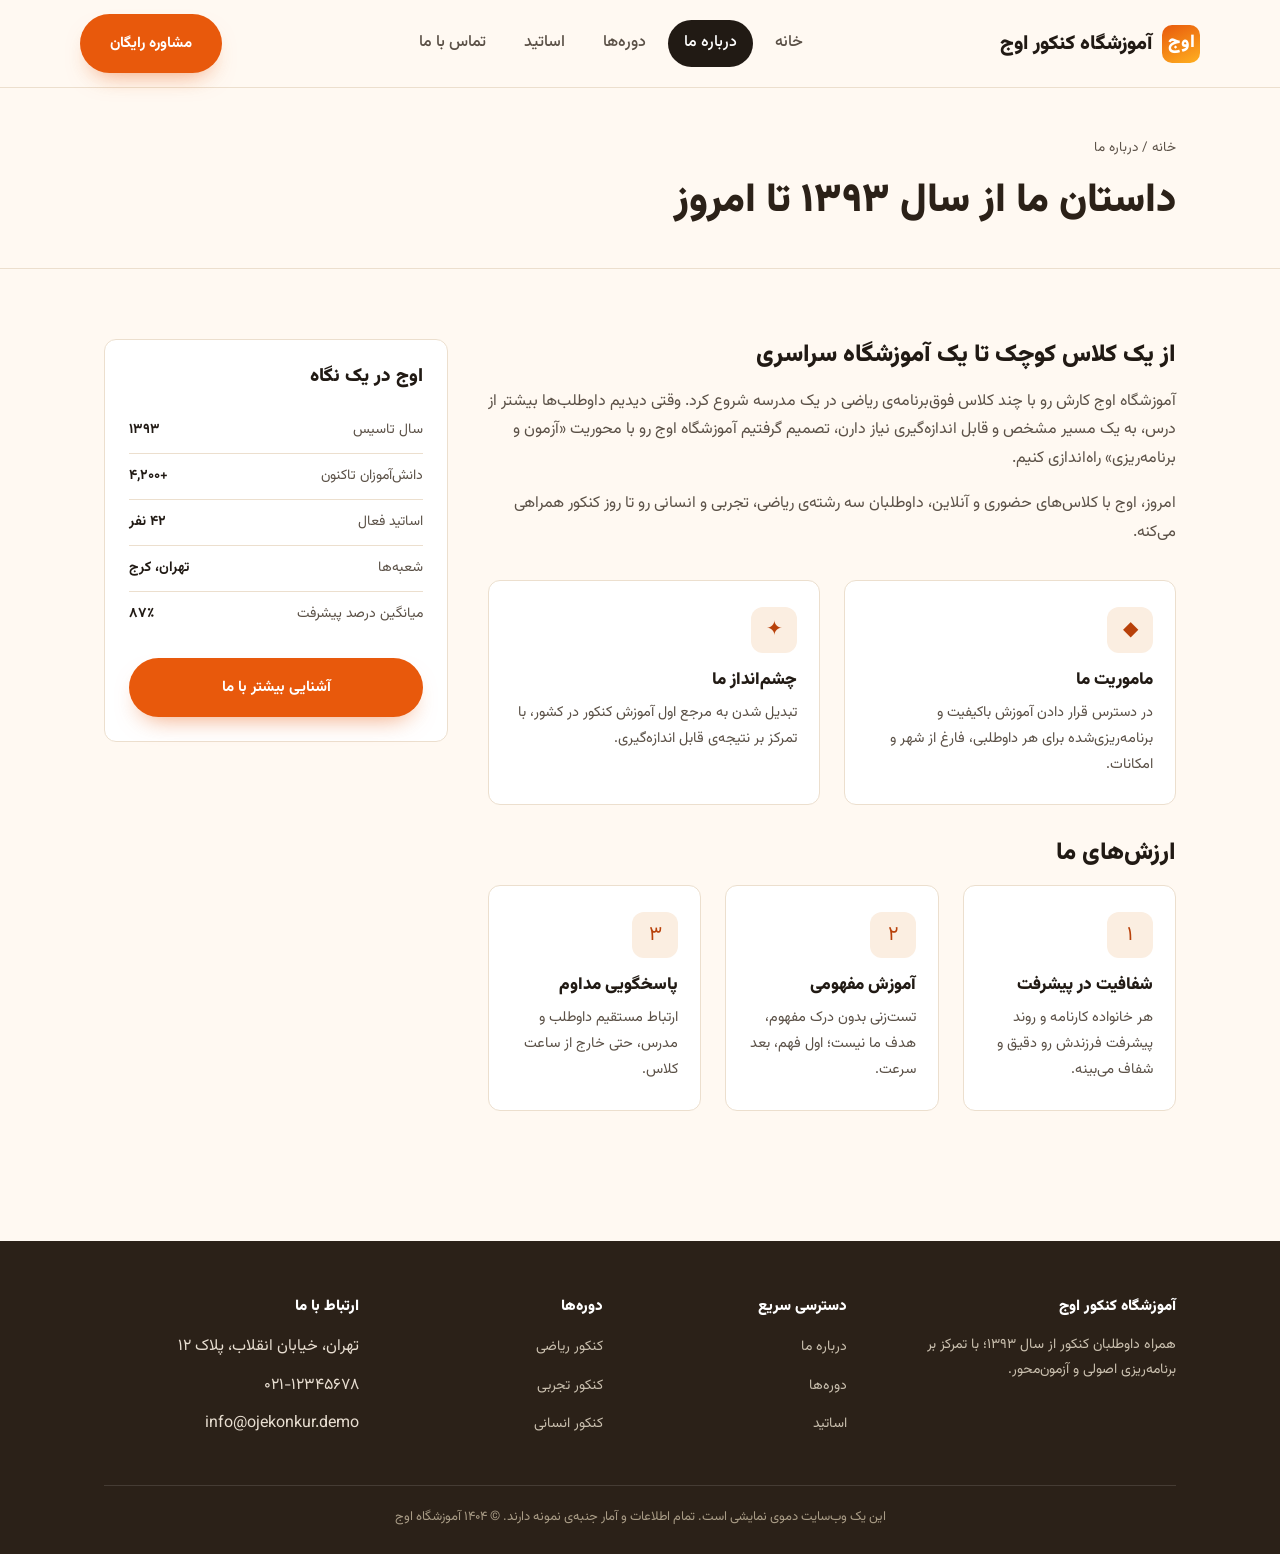
==== about_us.html @ d1c36f89 "Ready" ====
<!DOCTYPE html>
<html lang="fa" dir="rtl">
<head>
<meta charset="UTF-8">
<meta name="viewport" content="width=device-width, initial-scale=1.0">
<title>درباره ما | آموزشگاه کنکور اوج</title>
<link rel="preconnect" href="https://fonts.googleapis.com">
<link rel="preconnect" href="https://fonts.gstatic.com" crossorigin>
<link href="https://fonts.googleapis.com/css2?family=Vazirmatn:wght@400;500;700;900&display=swap" rel="stylesheet">
<link rel="stylesheet" href="static/css/style.css">
</head>
<body data-page="about">

<header class="site-header">
  <div class="container nav">
    <a href="index.html" class="brand"><span class="brand-mark">اوج</span> آموزشگاه کنکور اوج</a>
    <nav class="nav-links">
      <a href="index.html" data-nav="home">خانه</a>
      <a href="about_us.html" data-nav="about">درباره ما</a>
      <a href="courses.html" data-nav="courses">دوره‌ها</a>
      <a href="teachers.html" data-nav="teachers">اساتید</a>
      <a href="contact_us.html" data-nav="contact">تماس با ما</a>
    </nav>
    <div class="nav-cta">
      <a href="contact_us.html" class="btn btn-primary">مشاوره رایگان</a>
      <button class="nav-toggle" aria-label="باز کردن منو"><span></span></button>
    </div>
  </div>
</header>

<section class="page-hero">
  <div class="container">
    <div class="breadcrumb"><a href="index.html">خانه</a> / درباره ما</div>
    <h1>داستان ما از سال ۱۳۹۳ تا امروز</h1>
  </div>
</section>

<section class="section">
  <div class="container detail-grid">
    <div>
      <h2 style="margin-bottom:16px;">از یک کلاس کوچک تا یک آموزشگاه سراسری</h2>
      <p style="color:var(--ink-soft);margin-bottom:16px;">آموزشگاه اوج کارش رو با چند کلاس فوق‌برنامه‌ی ریاضی در یک مدرسه شروع کرد. وقتی دیدیم داوطلب‌ها بیشتر از درس، به یک مسیر مشخص و قابل اندازه‌گیری نیاز دارن، تصمیم گرفتیم آموزشگاه اوج رو با محوریت «آزمون و برنامه‌ریزی» راه‌اندازی کنیم.</p>
      <p style="color:var(--ink-soft);margin-bottom:32px;">امروز، اوج با کلاس‌های حضوری و آنلاین، داوطلبان سه رشته‌ی ریاضی، تجربی و انسانی رو تا روز کنکور همراهی می‌کنه.</p>

      <div class="grid-2" style="margin-bottom:32px;">
        <div class="feature-card">
          <div class="feature-icon">◆</div>
          <h3>ماموریت ما</h3>
          <p>در دسترس قرار دادن آموزش باکیفیت و برنامه‌ریزی‌شده برای هر داوطلبی، فارغ از شهر و امکانات.</p>
        </div>
        <div class="feature-card">
          <div class="feature-icon">✦</div>
          <h3>چشم‌انداز ما</h3>
          <p>تبدیل شدن به مرجع اول آموزش کنکور در کشور، با تمرکز بر نتیجه‌ی قابل اندازه‌گیری.</p>
        </div>
      </div>

      <h2 style="margin-bottom:16px;">ارزش‌های ما</h2>
      <div class="grid-3">
        <div class="feature-card">
          <div class="feature-icon">۱</div>
          <h3>شفافیت در پیشرفت</h3>
          <p>هر خانواده کارنامه و روند پیشرفت فرزندش رو دقیق و شفاف می‌بینه.</p>
        </div>
        <div class="feature-card">
          <div class="feature-icon">۲</div>
          <h3>آموزش مفهومی</h3>
          <p>تست‌زنی بدون درک مفهوم، هدف ما نیست؛ اول فهم، بعد سرعت.</p>
        </div>
        <div class="feature-card">
          <div class="feature-icon">۳</div>
          <h3>پاسخگویی مداوم</h3>
          <p>ارتباط مستقیم داوطلب و مدرس، حتی خارج از ساعت کلاس.</p>
        </div>
      </div>
    </div>

    <aside class="sidebar-card">
      <h3 style="margin-bottom:18px;">اوج در یک نگاه</h3>
      <ul class="sidebar-list">
        <li><span>سال تاسیس</span><b>۱۳۹۳</b></li>
        <li><span>دانش‌آموزان تاکنون</span><b>+۴,۲۰۰</b></li>
        <li><span>اساتید فعال</span><b>۴۲ نفر</b></li>
        <li><span>شعبه‌ها</span><b>تهران، کرج</b></li>
        <li><span>میانگین درصد پیشرفت</span><b>۸۷٪</b></li>
      </ul>
      <a href="contact_us.html" class="btn btn-primary btn-block" style="margin-top:20px;">آشنایی بیشتر با ما</a>
    </aside>
  </div>
</section>

<footer class="site-footer">
  <div class="container">
    <div class="footer-grid">
      <div>
        <h4>آموزشگاه کنکور اوج</h4>
        <p>همراه داوطلبان کنکور از سال ۱۳۹۳؛ با تمرکز بر برنامه‌ریزی اصولی و آزمون‌محور.</p>
      </div>
      <div>
        <h4>دسترسی سریع</h4>
        <ul>
          <li><a href="about_us.html">درباره ما</a></li>
          <li><a href="courses.html">دوره‌ها</a></li>
          <li><a href="teachers.html">اساتید</a></li>
        </ul>
      </div>
      <div>
        <h4>دوره‌ها</h4>
        <ul>
          <li><a href="courses.html">کنکور ریاضی</a></li>
          <li><a href="courses.html">کنکور تجربی</a></li>
          <li><a href="courses.html">کنکور انسانی</a></li>
        </ul>
      </div>
      <div>
        <h4>ارتباط با ما</h4>
        <ul>
          <li>تهران، خیابان انقلاب، پلاک ۱۲</li>
          <li>۰۲۱-۱۲۳۴۵۶۷۸</li>
          <li>info@ojekonkur.demo</li>
        </ul>
      </div>
    </div>
    <div class="footer-bottom">این یک وب‌سایت دموی نمایشی است. تمام اطلاعات و آمار جنبه‌ی نمونه دارند. © ۱۴۰۴ آموزشگاه اوج</div>
  </div>
</footer>

<script src="static/js/main.js"></script>
</body>
</html>
---- static/css/style.css ----
/* ===================================================================
   آموزشگاه کنکور اوج — استایل اصلی
   =================================================================== */

:root{
  --ink:#211a14;
  --ink-soft:#5b5147;
  --paper:#fff9f2;
  --paper-alt:#fbeee1;
  --line:#ecdfce;

  --orange:#e8590c;
  --orange-deep:#b8410a;
  --amber:#ffb020;
  --brown:#2b2118;

  --success:#2f7d5a;

  --radius-s:6px;
  --radius-m:12px;
  --radius-l:22px;

  --shadow:0 18px 40px -22px rgba(43,33,24,.35);
  --container:1120px;
}

@media (prefers-reduced-motion: reduce){
  *{animation-duration:0.001ms !important; transition-duration:0.001ms !important;}
}

*,*::before,*::after{box-sizing:border-box;}
html{scroll-behavior:smooth;}
body{
  margin:0;
  font-family:"Vazirmatn", Tahoma, sans-serif;
  background:var(--paper);
  color:var(--ink);
  line-height:1.8;
  -webkit-font-smoothing:antialiased;
}
img{max-width:100%;display:block;}
a{color:inherit;text-decoration:none;}
ul{margin:0;padding:0;list-style:none;}
h1,h2,h3,h4{margin:0;font-weight:900;line-height:1.35;}
p{margin:0;}
button{font-family:inherit;}

.container{max-width:var(--container);margin:0 auto;padding:0 24px;}

:focus-visible{outline:3px solid var(--orange-deep);outline-offset:2px;}

/* ---------- Buttons ---------- */
.btn{
  display:inline-flex;align-items:center;justify-content:center;gap:8px;
  padding:14px 28px;border-radius:999px;font-weight:700;font-size:15px;
  border:2px solid transparent;cursor:pointer;transition:transform .15s ease, box-shadow .15s ease;
  white-space:nowrap;
}
.btn:active{transform:scale(.97);}
.btn-primary{background:var(--orange);color:#fff;box-shadow:0 12px 24px -12px rgba(232,89,12,.6);}
.btn-primary:hover{background:var(--orange-deep);}
.btn-ghost{background:transparent;border-color:var(--brown);color:var(--brown);}
.btn-ghost:hover{background:var(--brown);color:#fff;}
.btn-light{background:#fff;color:var(--orange-deep);}
.btn-block{width:100%;}

/* ---------- Header ---------- */
.site-header{
  position:sticky;top:0;z-index:50;
  background:rgba(255,249,242,.92);
  backdrop-filter:blur(8px);
  border-bottom:1px solid var(--line);
}
.nav{display:flex;align-items:center;justify-content:space-between;padding:14px 0;}
.brand{display:flex;align-items:center;gap:10px;font-weight:900;font-size:20px;}
.brand-mark{
  width:38px;height:38px;border-radius:10px;
  background:linear-gradient(155deg, var(--orange), var(--amber));
  display:flex;align-items:center;justify-content:center;color:#fff;font-size:18px;flex:none;
}
.nav-links{display:flex;align-items:center;gap:6px;}
.nav-links a{
  padding:9px 16px;border-radius:999px;font-weight:500;color:var(--ink-soft);
  transition:background .15s ease, color .15s ease;
}
.nav-links a:hover{background:var(--paper-alt);color:var(--ink);}
.nav-links a.active{background:var(--ink);color:#fff;}
.nav-cta{display:flex;align-items:center;gap:10px;}
.nav-toggle{
  display:none;width:44px;height:44px;border-radius:10px;border:1px solid var(--line);
  background:#fff;align-items:center;justify-content:center;cursor:pointer;flex:none;
}
.nav-toggle span,.nav-toggle span::before,.nav-toggle span::after{
  content:"";display:block;width:20px;height:2px;background:var(--ink);position:relative;
  transition:transform .2s ease;
}
.nav-toggle span::before{position:absolute;top:-6px;}
.nav-toggle span::after{position:absolute;top:6px;}

@media (max-width:860px){
  .nav-links{
    position:fixed;inset:70px 16px auto 16px;background:#fff;border:1px solid var(--line);
    border-radius:var(--radius-m);flex-direction:column;align-items:stretch;padding:10px;
    box-shadow:var(--shadow);display:none;gap:2px;
  }
  .nav-links.open{display:flex;}
  .nav-links a{padding:12px 14px;}
  .nav-toggle{display:flex;}
  .nav-cta .btn{display:none;}
}

/* ---------- Hero ---------- */
.hero{padding:64px 0 56px;position:relative;overflow:hidden;}
.hero-grid{display:grid;grid-template-columns:1.1fr .9fr;gap:48px;align-items:center;}
.eyebrow-tag{
  display:inline-flex;align-items:center;gap:8px;padding:7px 16px;border-radius:999px;
  background:var(--paper-alt);color:var(--orange-deep);font-weight:700;font-size:13.5px;
  border:1px solid #f2d9bd;
}
.hero h1{font-size:clamp(32px,4.2vw,52px);margin:18px 0 20px;color:var(--brown);}
.hero p.lead{font-size:18px;color:var(--ink-soft);max-width:52ch;margin-bottom:30px;}
.hero-actions{display:flex;gap:14px;flex-wrap:wrap;margin-bottom:36px;}

.stat-row{display:flex;gap:0;border-top:1px solid var(--line);padding-top:22px;}
.stat{flex:1;padding-inline-end:18px;border-inline-end:1px solid var(--line);}
.stat:last-child{border-inline-end:none;}
.stat b{display:block;font-size:26px;color:var(--orange-deep);font-weight:900;}
.stat span{font-size:13px;color:var(--ink-soft);}

.hero-visual{position:relative;height:100%;min-height:320px;}
.track-card{
  background:var(--brown);color:#fff;border-radius:var(--radius-l);
  padding:30px;position:relative;overflow:hidden;box-shadow:var(--shadow);
}
.track-card h3{font-size:18px;margin-bottom:18px;color:#ffe6c2;}
.track-item{display:flex;align-items:center;gap:12px;padding:10px 0;border-top:1px solid rgba(255,255,255,.12);}
.track-item:first-of-type{border-top:none;}
.track-dot{
  width:26px;height:26px;border-radius:50%;background:var(--orange);flex:none;
  display:flex;align-items:center;justify-content:center;font-size:13px;font-weight:900;
}
.track-item.done .track-dot{background:var(--success);}
.track-item span{font-size:14.5px;color:#f2e9dd;}
.track-badge{
  position:absolute;top:-18px;left:-18px;background:var(--amber);color:var(--brown);
  padding:10px 16px;border-radius:var(--radius-m);font-weight:900;font-size:14px;
  transform:rotate(-6deg);box-shadow:0 10px 20px -8px rgba(0,0,0,.4);
}

@media (max-width:900px){
  .hero-grid{grid-template-columns:1fr;}
  .stat-row{flex-wrap:wrap;gap:16px;}
  .stat{flex:1 1 40%;border-inline-end:none;}
}

/* ---------- Section basics ---------- */
.section{padding:70px 0;}
.section-alt{background:var(--paper-alt);}
.section-head{max-width:640px;margin-bottom:40px;}
.section-head h2{font-size:clamp(24px,3vw,34px);color:var(--brown);margin-bottom:12px;}
.section-head p{color:var(--ink-soft);font-size:16px;}

/* ---------- Feature grid ---------- */
.grid-4{display:grid;grid-template-columns:repeat(4,1fr);gap:20px;}
.grid-3{display:grid;grid-template-columns:repeat(3,1fr);gap:24px;}
.grid-2{display:grid;grid-template-columns:repeat(2,1fr);gap:24px;}
@media (max-width:900px){.grid-4{grid-template-columns:repeat(2,1fr);} .grid-3{grid-template-columns:1fr;} .grid-2{grid-template-columns:1fr;}}
@media (max-width:560px){.grid-4{grid-template-columns:1fr;}}

.feature-card{
  background:#fff;border:1px solid var(--line);border-radius:var(--radius-m);padding:26px 22px;
}
.feature-icon{
  width:46px;height:46px;border-radius:12px;background:var(--paper-alt);color:var(--orange-deep);
  display:flex;align-items:center;justify-content:center;margin-bottom:16px;font-size:20px;
}
.feature-card h3{font-size:17px;margin-bottom:8px;}
.feature-card p{color:var(--ink-soft);font-size:14.5px;}

/* ---------- Steps (legit sequence) ---------- */
.steps{display:grid;grid-template-columns:repeat(5,1fr);gap:0;position:relative;}
.step{position:relative;padding:0 14px;text-align:center;}
.step-num{
  width:44px;height:44px;border-radius:50%;background:var(--brown);color:#fff;font-weight:900;
  display:flex;align-items:center;justify-content:center;margin:0 auto 14px;position:relative;z-index:2;
}
.steps::before{
  content:"";position:absolute;top:22px;right:10%;left:10%;height:2px;background:var(--line);z-index:1;
}
.step h4{font-size:15px;margin-bottom:6px;}
.step p{font-size:13.5px;color:var(--ink-soft);}
@media (max-width:900px){
  .steps{grid-template-columns:1fr;gap:26px;}
  .steps::before{display:none;}
}

/* ---------- Course cards ---------- */
.course-card{
  background:#fff;border:1px solid var(--line);border-radius:var(--radius-m);overflow:hidden;
  display:flex;flex-direction:column;transition:box-shadow .15s ease, transform .15s ease;
}
.course-card:hover{box-shadow:var(--shadow);transform:translateY(-3px);}
.course-top{
  padding:22px 22px 0;display:flex;align-items:center;justify-content:space-between;
}
.course-tag{
  background:var(--paper-alt);color:var(--orange-deep);font-size:12.5px;font-weight:700;
  padding:5px 12px;border-radius:999px;
}
.course-level{font-size:12.5px;color:var(--ink-soft);}
.course-card h3{padding:16px 22px 0;font-size:18px;}
.course-card p.desc{padding:10px 22px 0;color:var(--ink-soft);font-size:14px;}
.course-meta{
  display:flex;gap:16px;padding:16px 22px;margin-top:auto;font-size:13px;color:var(--ink-soft);
  border-top:1px solid var(--line);margin-top:18px;
}
.course-foot{
  display:flex;align-items:center;justify-content:space-between;padding:16px 22px 22px;
}
.price{font-weight:900;color:var(--brown);font-size:16px;}
.price small{font-weight:500;color:var(--ink-soft);font-size:12px;}

/* Filter tabs */
.tabs{display:flex;gap:10px;margin-bottom:32px;flex-wrap:wrap;}
.tab-btn{
  padding:10px 20px;border-radius:999px;border:1px solid var(--line);background:#fff;
  font-weight:700;font-size:14px;cursor:pointer;color:var(--ink-soft);
}
.tab-btn.active{background:var(--brown);color:#fff;border-color:var(--brown);}

/* ---------- Testimonials ---------- */
.quote-card{background:#fff;border:1px solid var(--line);border-radius:var(--radius-m);padding:26px;}
.quote-card p{font-size:15px;color:var(--ink-soft);margin-bottom:18px;}
.quote-who{display:flex;align-items:center;gap:12px;}
.avatar-init{
  width:42px;height:42px;border-radius:50%;background:var(--brown);color:#fff;
  display:flex;align-items:center;justify-content:center;font-weight:900;flex:none;
}
.quote-who b{display:block;font-size:14.5px;}
.quote-who span{font-size:12.5px;color:var(--ink-soft);}

/* ---------- CTA banner ---------- */
.cta-banner{
  background:linear-gradient(120deg, var(--orange-deep), var(--orange));
  border-radius:var(--radius-l);padding:48px;color:#fff;
  display:flex;align-items:center;justify-content:space-between;gap:24px;flex-wrap:wrap;
}
.cta-banner h2{font-size:clamp(22px,2.8vw,30px);margin-bottom:8px;}
.cta-banner p{color:#ffe9d2;}

/* ---------- Teacher cards ---------- */
.teacher-card{background:#fff;border:1px solid var(--line);border-radius:var(--radius-m);padding:26px;text-align:center;}
.avatar-lg{
  width:76px;height:76px;border-radius:50%;background:var(--paper-alt);color:var(--orange-deep);
  display:flex;align-items:center;justify-content:center;font-weight:900;font-size:24px;margin:0 auto 16px;
}
.teacher-card h3{font-size:17px;}
.teacher-card .role{color:var(--orange-deep);font-size:13.5px;font-weight:700;margin:6px 0 12px;}
.teacher-card p.bio{color:var(--ink-soft);font-size:13.5px;}

/* ---------- Page header (inner pages) ---------- */
.page-hero{padding:48px 0 40px;border-bottom:1px solid var(--line);}
.page-hero h1{font-size:clamp(26px,3.4vw,40px);color:var(--brown);}
.breadcrumb{font-size:13.5px;color:var(--ink-soft);margin-bottom:14px;}
.breadcrumb a:hover{color:var(--orange-deep);}

/* ---------- Forms ---------- */
.form-card{background:#fff;border:1px solid var(--line);border-radius:var(--radius-l);padding:32px;}
.field{margin-bottom:18px;}
.field label{display:block;font-size:14px;font-weight:700;margin-bottom:8px;}
.field input, .field textarea, .field select{
  width:100%;padding:13px 14px;border-radius:var(--radius-s);border:1px solid var(--line);
  font-family:inherit;font-size:14.5px;background:var(--paper);color:var(--ink);
}
.field input:focus, .field textarea:focus{outline:none;border-color:var(--orange);}
.field-error{border-color:#c94b2c !important;}
.error-msg{color:#c94b2c;font-size:12.5px;margin-top:6px;display:none;}
.field.invalid .error-msg{display:block;}
.form-note{font-size:13px;color:var(--ink-soft);margin-top:10px;}
.form-success{
  display:none;background:#eaf5ee;border:1px solid #bfe3cd;color:var(--success);
  padding:14px 18px;border-radius:var(--radius-s);font-size:14.5px;margin-bottom:18px;font-weight:700;
}
.form-success.show{display:block;}

.contact-info-card{background:#fff;border:1px solid var(--line);border-radius:var(--radius-m);padding:20px 22px;display:flex;gap:14px;align-items:flex-start;margin-bottom:16px;}
.contact-info-card .feature-icon{margin-bottom:0;}
.map-frame{border-radius:var(--radius-m);overflow:hidden;border:1px solid var(--line);height:260px;}
.map-frame iframe{width:100%;height:100%;border:0;}

/* ---------- Detail page ---------- */
.detail-grid{display:grid;grid-template-columns:2fr 1fr;gap:40px;align-items:start;}
@media (max-width:900px){.detail-grid{grid-template-columns:1fr;}}
.curriculum-item{
  display:flex;gap:14px;padding:16px 0;border-top:1px solid var(--line);
}
.curriculum-item:first-child{border-top:none;}
.curriculum-num{
  width:30px;height:30px;border-radius:50%;background:var(--paper-alt);color:var(--orange-deep);
  display:flex;align-items:center;justify-content:center;font-weight:900;font-size:13px;flex:none;
}
.sidebar-card{background:#fff;border:1px solid var(--line);border-radius:var(--radius-m);padding:24px;position:sticky;top:90px;}
.sidebar-price{font-size:28px;font-weight:900;color:var(--brown);margin-bottom:4px;}
.sidebar-list li{display:flex;justify-content:space-between;padding:10px 0;border-top:1px solid var(--line);font-size:14px;color:var(--ink-soft);}
.sidebar-list li:first-child{border-top:none;}
.sidebar-list b{color:var(--ink);}

/* ---------- Footer ---------- */
.site-footer{background:var(--brown);color:#e8ded1;padding:56px 0 24px;margin-top:60px;}
.footer-grid{display:grid;grid-template-columns:1.4fr 1fr 1fr 1.2fr;gap:32px;padding-bottom:36px;}
.footer-grid h4{color:#fff;font-size:15px;margin-bottom:16px;}
.footer-grid p{color:#c9bfae;font-size:14px;}
.footer-grid ul li{margin-bottom:10px;}
.footer-grid a{color:#c9bfae;font-size:14px;}
.footer-grid a:hover{color:var(--amber);}
.footer-bottom{border-top:1px solid rgba(255,255,255,.12);padding-top:20px;text-align:center;font-size:13px;color:#a99c86;}
@media (max-width:860px){.footer-grid{grid-template-columns:1fr 1fr;}}
@media (max-width:560px){.footer-grid{grid-template-columns:1fr;}}

/* ---------- Utilities ---------- */
.text-center{text-align:center;}
.mt-0{margin-top:0;}
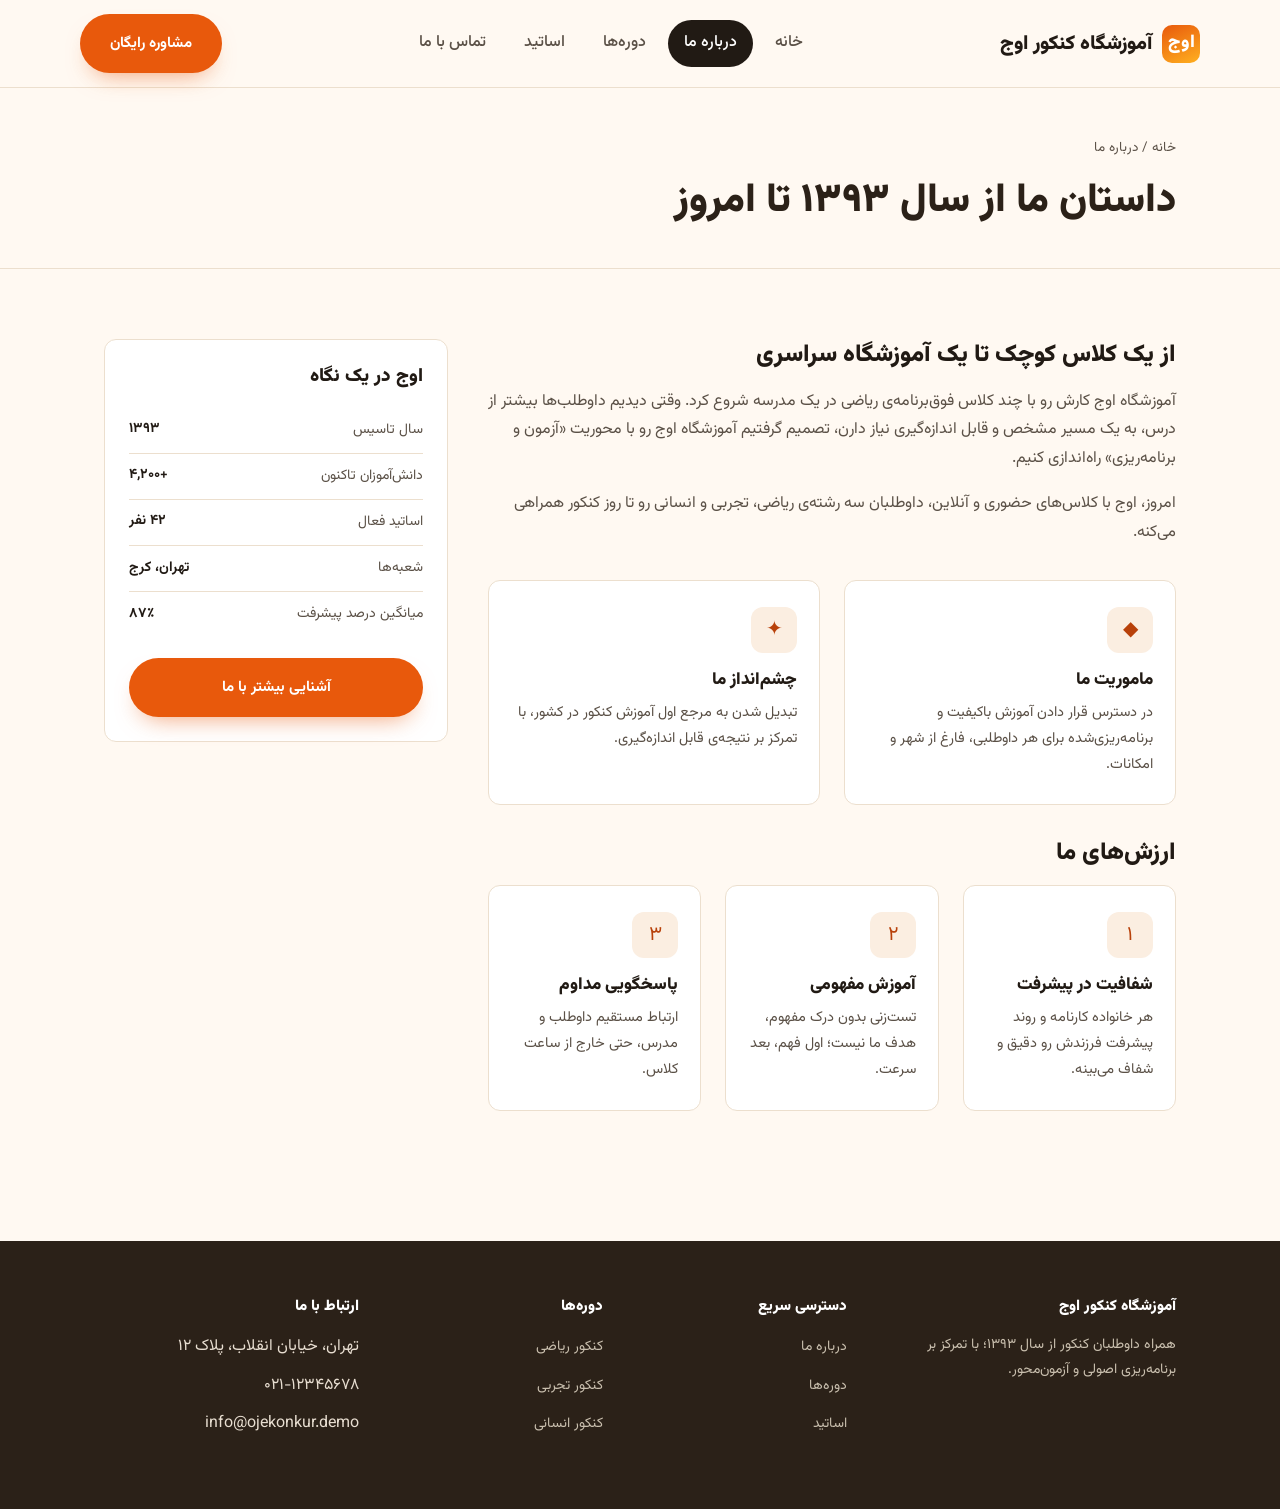
==== commit 48fd625b: "Fix the bugs." ====
--- a/about_us.html
+++ b/about_us.html
@@ -121,7 +121,6 @@
         </ul>
       </div>
     </div>
-    <div class="footer-bottom">این یک وب‌سایت دموی نمایشی است. تمام اطلاعات و آمار جنبه‌ی نمونه دارند. © ۱۴۰۴ آموزشگاه اوج</div>
   </div>
 </footer>
 
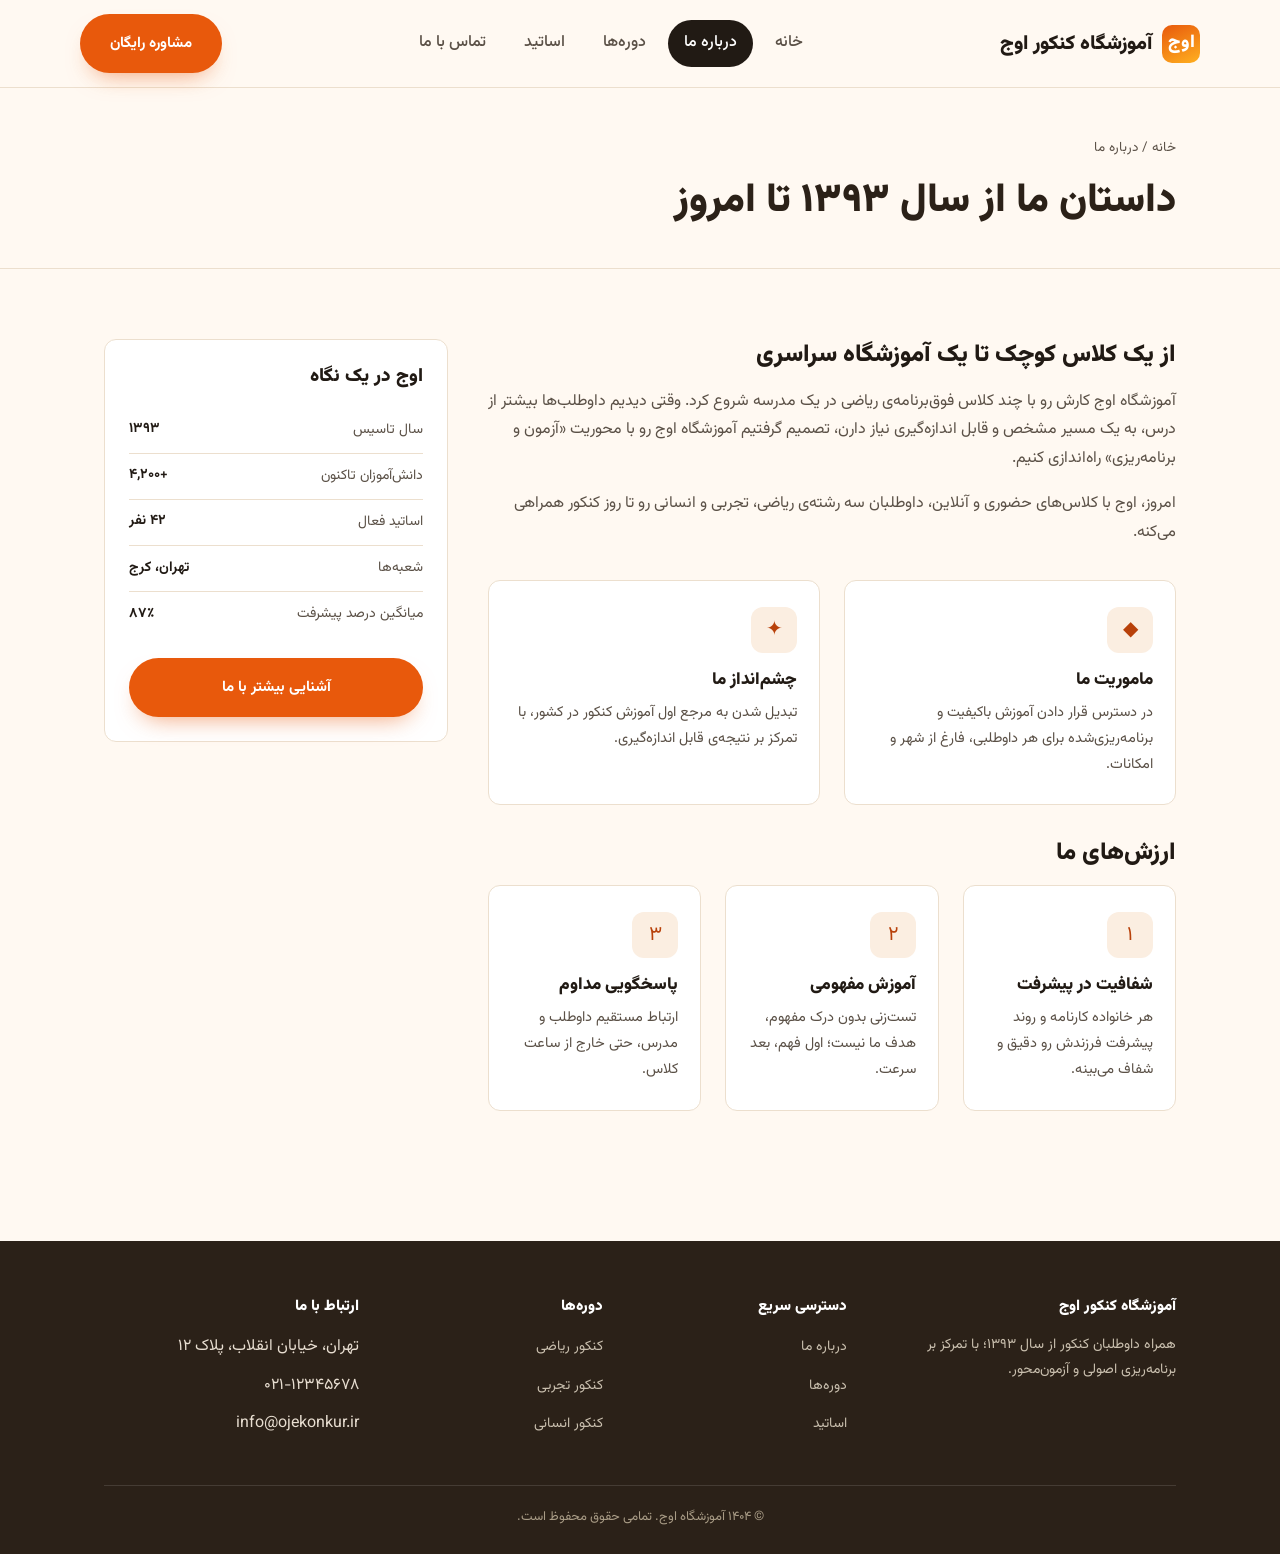
==== commit 3402747b: "The last commit" ====
--- a/about_us.html
+++ b/about_us.html
@@ -117,10 +117,11 @@
         <ul>
           <li>تهران، خیابان انقلاب، پلاک ۱۲</li>
           <li>۰۲۱-۱۲۳۴۵۶۷۸</li>
-          <li>info@ojekonkur.demo</li>
+          <li>info@ojekonkur.ir</li>
         </ul>
       </div>
     </div>
+    <div class="footer-bottom">© ۱۴۰۴ آموزشگاه اوج. تمامی حقوق محفوظ است.</div>
   </div>
 </footer>
 
